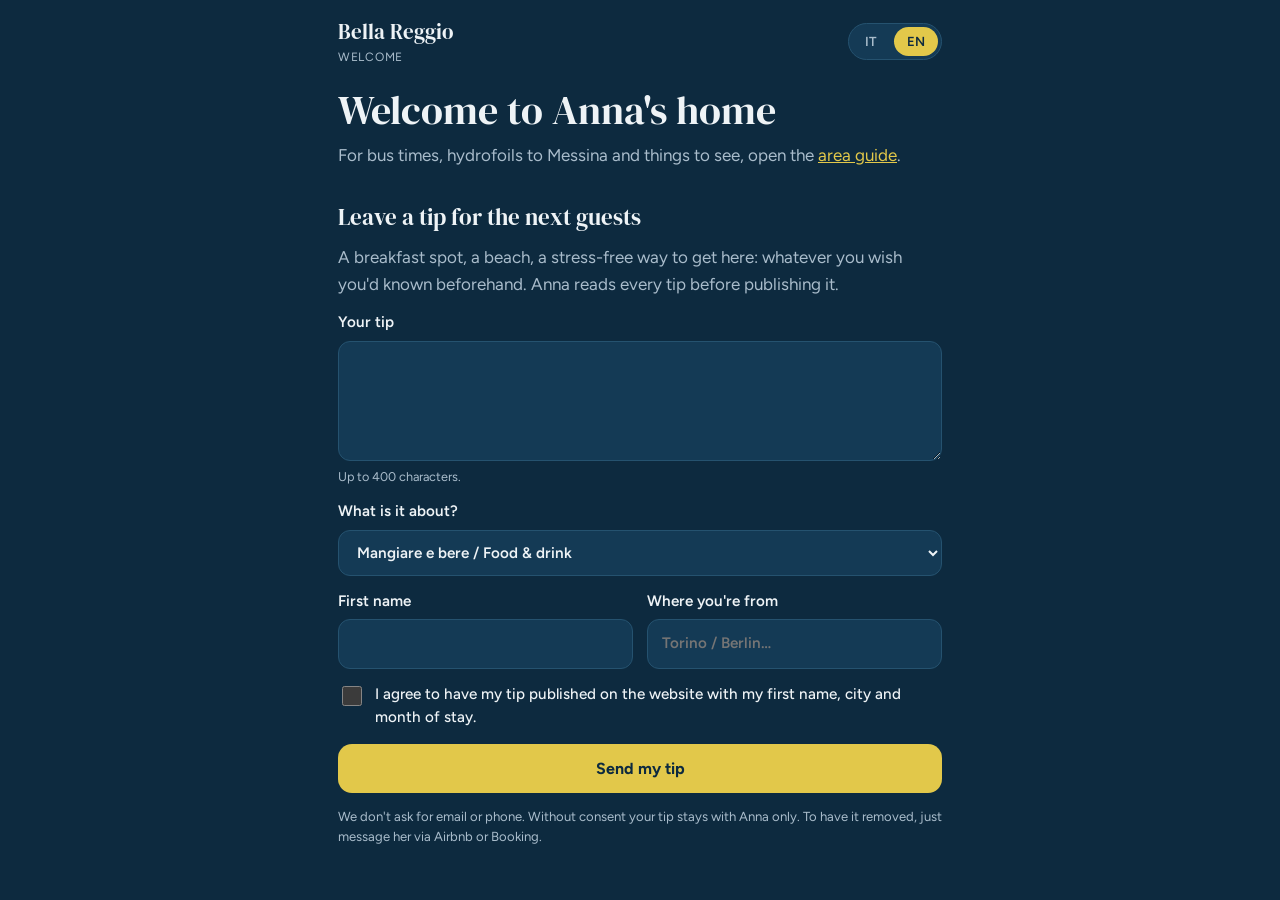
==== benvenuto.html @ b7d6fe11 "Add files via upload" ====
<!DOCTYPE html>
<html lang="it">
<head>
<meta charset="utf-8">
<meta name="viewport" content="width=device-width, initial-scale=1">
<meta name="robots" content="noindex, nofollow">
<title>Benvenuti · Bella Reggio</title>
<link rel="preconnect" href="https://fonts.googleapis.com">
<link rel="preconnect" href="https://fonts.gstatic.com" crossorigin>
<link href="https://fonts.googleapis.com/css2?family=DM+Serif+Display&family=Figtree:wght@400;500;600;700&display=swap" rel="stylesheet">
<style>
:root{--strait:#0d2a3f;--strait-2:#143a55;--foam:#eef3f6;--mist:#a9bccb;--bergamot:#e2c84a;--line:#25526f;
  --display:"DM Serif Display",Georgia,serif;--body:"Figtree",system-ui,-apple-system,"Segoe UI",Roboto,sans-serif;color-scheme:dark}
*{box-sizing:border-box}html,body{margin:0}
body{background:var(--strait);color:var(--foam);font-family:var(--body);font-size:17px;line-height:1.55}
a{color:var(--bergamot)}
:focus-visible{outline:3px solid var(--bergamot);outline-offset:3px;border-radius:6px}
html[lang="it"] [data-l="en"],html[lang="en"] [data-l="it"]{display:none !important}
.page{max-width:640px;margin:0 auto;padding:16px 18px 48px}
.top{display:flex;justify-content:space-between;align-items:center;gap:12px;margin-bottom:22px}
.brand{font-family:var(--display);font-size:1.3rem}
.brand small{display:block;font-family:var(--body);font-size:.75rem;color:var(--mist);letter-spacing:.06em;text-transform:uppercase}
.lang{display:flex;gap:4px;background:var(--strait-2);border:1px solid var(--line);border-radius:999px;padding:3px}
.lang button{font:600 .82rem var(--body);color:var(--mist);background:none;border:0;border-radius:999px;padding:7px 13px;cursor:pointer}
.lang button[aria-pressed="true"]{background:var(--bergamot);color:var(--strait)}
h1{font-family:var(--display);font-weight:400;font-size:clamp(1.9rem,7vw,2.5rem);line-height:1.08;margin:0 0 10px}
h2{font-family:var(--display);font-weight:400;font-size:1.45rem;margin:32px 0 8px}
.lead{color:var(--mist);margin:0}
form{display:grid;gap:14px;margin-top:14px}
label{display:grid;gap:6px;font-weight:600;font-size:.95rem}
label small{font-weight:400;color:var(--mist)}
input,select,textarea{font:inherit;color:var(--foam);background:var(--strait-2);border:1px solid var(--line);border-radius:12px;padding:12px 14px;width:100%}
textarea{min-height:120px;resize:vertical}
.row{display:grid;gap:14px;grid-template-columns:1fr 1fr}
.check{display:flex;gap:10px;align-items:flex-start;font-weight:500}
.check input{width:20px;height:20px;margin-top:3px;flex:none;accent-color:var(--bergamot)}
button.send{font:700 1rem var(--body);color:var(--strait);background:var(--bergamot);border:0;border-radius:14px;padding:15px 18px;cursor:pointer}
.note{color:var(--mist);font-size:.82rem;margin:0}
.hp{position:absolute;left:-9999px}
@media (max-width:420px){.row{grid-template-columns:1fr}}
</style>
</head>
<body>
<div class="page">
  <header class="top">
    <span class="brand">Bella Reggio<small data-l="it">Benvenuti</small><small data-l="en">Welcome</small></span>
    <div class="lang" role="group" aria-label="Lingua / Language">
      <button type="button" id="btn-it" aria-pressed="true">IT</button>
      <button type="button" id="btn-en" aria-pressed="false">EN</button>
    </div>
  </header>

  <h1><span data-l="it">Benvenuti a casa di Anna</span><span data-l="en">Welcome to Anna's home</span></h1>
  <p class="lead">
    <span data-l="it">Per orari dei bus, aliscafi per Messina e cose da vedere, apri la <a href="/#zona">guida alla zona</a>.</span>
    <span data-l="en">For bus times, hydrofoils to Messina and things to see, open the <a href="/#zona">area guide</a>.</span>
  </p>

  <!-- QUI le informazioni per il soggiorno, quando Anna le fornisce (orari, rifiuti, regole, nome rete wifi).
       MAI codice della cassetta, password wifi o numeri di telefono: questa pagina è raggiungibile da chiunque abbia il link. -->

  <h2><span data-l="it">Lascia un consiglio ai prossimi ospiti</span><span data-l="en">Leave a tip for the next guests</span></h2>
  <p class="lead">
    <span data-l="it">Un bar per la colazione, una spiaggia, come arrivare senza stress: tutto quello che avresti voluto sapere prima. Anna legge ogni consiglio prima di pubblicarlo.</span>
    <span data-l="en">A breakfast spot, a beach, a stress-free way to get here: whatever you wish you'd known beforehand. Anna reads every tip before publishing it.</span>
  </p>

  <form name="consigli" method="POST" action="/grazie.html" data-netlify="true" netlify-honeypot="bot-field">
    <input type="hidden" name="form-name" value="consigli">
    <p class="hp"><label>Non compilare / Don't fill: <input name="bot-field" tabindex="-1" autocomplete="off"></label></p>

    <label><span data-l="it">Il tuo consiglio</span><span data-l="en">Your tip</span>
      <textarea name="consiglio" required maxlength="400"></textarea>
      <small><span data-l="it">Massimo 400 caratteri.</span><span data-l="en">Up to 400 characters.</span></small>
    </label>

    <label><span data-l="it">Di cosa parla?</span><span data-l="en">What is it about?</span>
      <select name="tema">
        <option value="mangiare">Mangiare e bere / Food &amp; drink</option>
        <option value="muoversi">Come muoversi / Getting around</option>
        <option value="da-vedere">Da vedere / Things to see</option>
        <option value="mare">Mare e spiagge / Sea &amp; beaches</option>
        <option value="casa">La casa / The house</option>
        <option value="altro">Altro / Other</option>
      </select>
    </label>

    <div class="row">
      <label><span data-l="it">Nome</span><span data-l="en">First name</span>
        <input name="nome" autocomplete="given-name" maxlength="40">
      </label>
      <label><span data-l="it">Da dove vieni</span><span data-l="en">Where you're from</span>
        <input name="citta" maxlength="60" placeholder="Torino / Berlin…">
      </label>
    </div>

    <label class="check">
      <input type="checkbox" name="consenso_pubblicazione" value="si">
      <span><span data-l="it">Acconsento a pubblicare il consiglio sul sito con nome, città e mese del soggiorno.</span><span data-l="en">I agree to have my tip published on the website with my first name, city and month of stay.</span></span>
    </label>

    <button class="send" type="submit"><span data-l="it">Invia il consiglio</span><span data-l="en">Send my tip</span></button>
    <p class="note">
      <span data-l="it">Non chiediamo email né telefono. Senza consenso il consiglio resta solo ad Anna. Per farlo rimuovere basta scriverle tramite Airbnb o Booking.</span>
      <span data-l="en">We don't ask for email or phone. Without consent your tip stays with Anna only. To have it removed, just message her via Airbnb or Booking.</span>
    </p>
  </form>
</div>

<script>
(function(){
  var root=document.documentElement, it=document.getElementById('btn-it'), en=document.getElementById('btn-en');
  function set(l){root.lang=l; it.setAttribute('aria-pressed',String(l==='it')); en.setAttribute('aria-pressed',String(l==='en'));
    try{localStorage.setItem('br-lang',l)}catch(e){}}
  function fromHash(){var h=(location.hash||'').replace('#',''); return (h==='en'||h==='it')?h:null;}
  var saved=null; try{saved=localStorage.getItem('br-lang')}catch(e){}
  set(fromHash() || saved || ((navigator.language||'it').toLowerCase().indexOf('it')===0 ? 'it' : 'en'));
  it.addEventListener('click',function(){set('it')});
  en.addEventListener('click',function(){set('en')});
})();
</script>
</body>
</html>
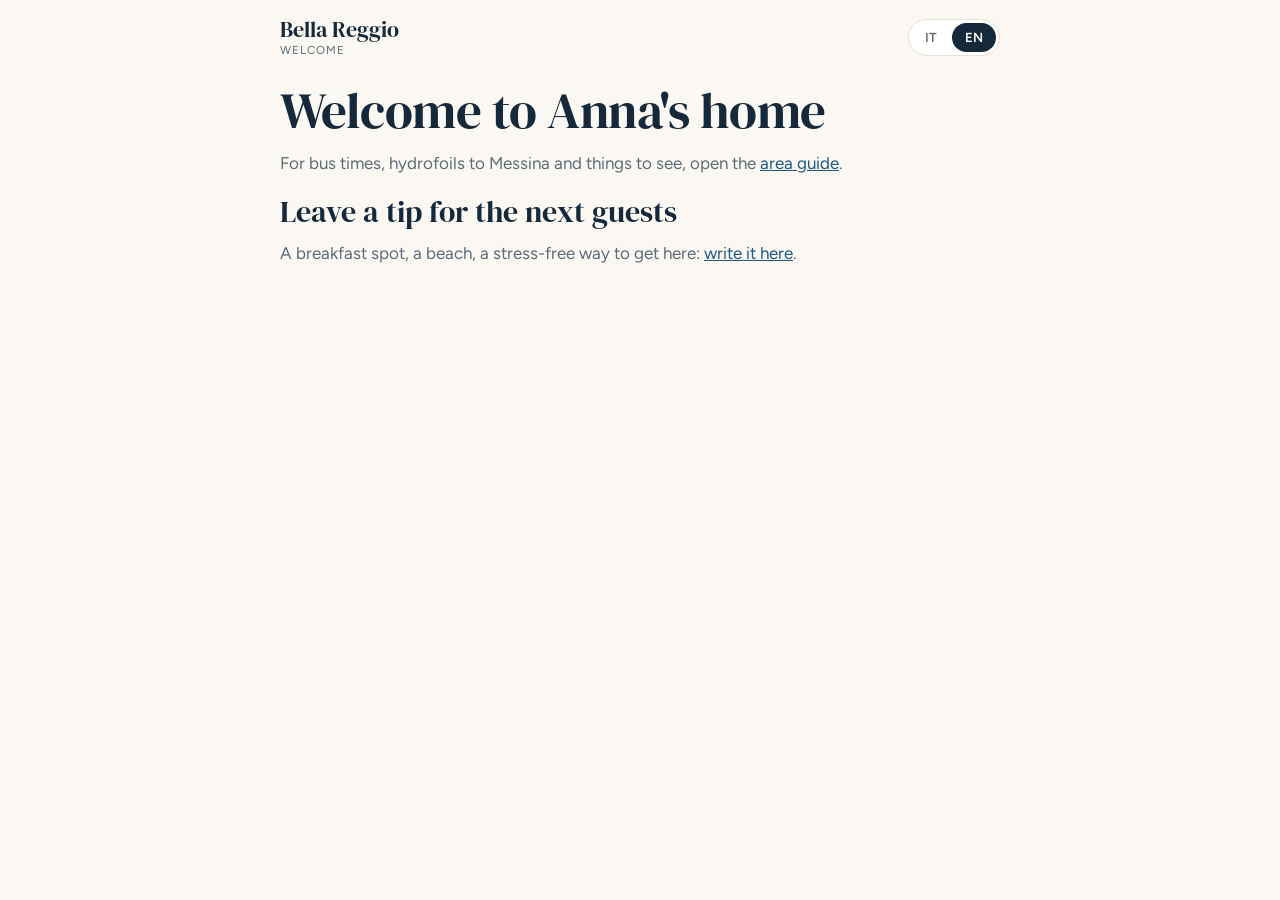
==== commit 32e2c2f2: "Add files via upload" ====
--- a/benvenuto.html
+++ b/benvenuto.html
@@ -8,40 +8,10 @@
 <link rel="preconnect" href="https://fonts.googleapis.com">
 <link rel="preconnect" href="https://fonts.gstatic.com" crossorigin>
 <link href="https://fonts.googleapis.com/css2?family=DM+Serif+Display&family=Figtree:wght@400;500;600;700&display=swap" rel="stylesheet">
-<style>
-:root{--strait:#0d2a3f;--strait-2:#143a55;--foam:#eef3f6;--mist:#a9bccb;--bergamot:#e2c84a;--line:#25526f;
-  --display:"DM Serif Display",Georgia,serif;--body:"Figtree",system-ui,-apple-system,"Segoe UI",Roboto,sans-serif;color-scheme:dark}
-*{box-sizing:border-box}html,body{margin:0}
-body{background:var(--strait);color:var(--foam);font-family:var(--body);font-size:17px;line-height:1.55}
-a{color:var(--bergamot)}
-:focus-visible{outline:3px solid var(--bergamot);outline-offset:3px;border-radius:6px}
-html[lang="it"] [data-l="en"],html[lang="en"] [data-l="it"]{display:none !important}
-.page{max-width:640px;margin:0 auto;padding:16px 18px 48px}
-.top{display:flex;justify-content:space-between;align-items:center;gap:12px;margin-bottom:22px}
-.brand{font-family:var(--display);font-size:1.3rem}
-.brand small{display:block;font-family:var(--body);font-size:.75rem;color:var(--mist);letter-spacing:.06em;text-transform:uppercase}
-.lang{display:flex;gap:4px;background:var(--strait-2);border:1px solid var(--line);border-radius:999px;padding:3px}
-.lang button{font:600 .82rem var(--body);color:var(--mist);background:none;border:0;border-radius:999px;padding:7px 13px;cursor:pointer}
-.lang button[aria-pressed="true"]{background:var(--bergamot);color:var(--strait)}
-h1{font-family:var(--display);font-weight:400;font-size:clamp(1.9rem,7vw,2.5rem);line-height:1.08;margin:0 0 10px}
-h2{font-family:var(--display);font-weight:400;font-size:1.45rem;margin:32px 0 8px}
-.lead{color:var(--mist);margin:0}
-form{display:grid;gap:14px;margin-top:14px}
-label{display:grid;gap:6px;font-weight:600;font-size:.95rem}
-label small{font-weight:400;color:var(--mist)}
-input,select,textarea{font:inherit;color:var(--foam);background:var(--strait-2);border:1px solid var(--line);border-radius:12px;padding:12px 14px;width:100%}
-textarea{min-height:120px;resize:vertical}
-.row{display:grid;gap:14px;grid-template-columns:1fr 1fr}
-.check{display:flex;gap:10px;align-items:flex-start;font-weight:500}
-.check input{width:20px;height:20px;margin-top:3px;flex:none;accent-color:var(--bergamot)}
-button.send{font:700 1rem var(--body);color:var(--strait);background:var(--bergamot);border:0;border-radius:14px;padding:15px 18px;cursor:pointer}
-.note{color:var(--mist);font-size:.82rem;margin:0}
-.hp{position:absolute;left:-9999px}
-@media (max-width:420px){.row{grid-template-columns:1fr}}
-</style>
+<link rel="stylesheet" href="/assets/site.css">
 </head>
 <body>
-<div class="page">
+<div class="page narrow">
   <header class="top">
     <span class="brand">Bella Reggio<small data-l="it">Benvenuti</small><small data-l="en">Welcome</small></span>
     <div class="lang" role="group" aria-label="Lingua / Language">
@@ -60,64 +30,10 @@
        MAI codice della cassetta, password wifi o numeri di telefono: questa pagina è raggiungibile da chiunque abbia il link. -->
 
   <h2><span data-l="it">Lascia un consiglio ai prossimi ospiti</span><span data-l="en">Leave a tip for the next guests</span></h2>
-  <p class="lead">
-    <span data-l="it">Un bar per la colazione, una spiaggia, come arrivare senza stress: tutto quello che avresti voluto sapere prima. Anna legge ogni consiglio prima di pubblicarlo.</span>
-    <span data-l="en">A breakfast spot, a beach, a stress-free way to get here: whatever you wish you'd known beforehand. Anna reads every tip before publishing it.</span>
-  </p>
-
-  <form name="consigli" method="POST" action="/grazie.html" data-netlify="true" netlify-honeypot="bot-field">
-    <input type="hidden" name="form-name" value="consigli">
-    <p class="hp"><label>Non compilare / Don't fill: <input name="bot-field" tabindex="-1" autocomplete="off"></label></p>
-
-    <label><span data-l="it">Il tuo consiglio</span><span data-l="en">Your tip</span>
-      <textarea name="consiglio" required maxlength="400"></textarea>
-      <small><span data-l="it">Massimo 400 caratteri.</span><span data-l="en">Up to 400 characters.</span></small>
-    </label>
-
-    <label><span data-l="it">Di cosa parla?</span><span data-l="en">What is it about?</span>
-      <select name="tema">
-        <option value="mangiare">Mangiare e bere / Food &amp; drink</option>
-        <option value="muoversi">Come muoversi / Getting around</option>
-        <option value="da-vedere">Da vedere / Things to see</option>
-        <option value="mare">Mare e spiagge / Sea &amp; beaches</option>
-        <option value="casa">La casa / The house</option>
-        <option value="altro">Altro / Other</option>
-      </select>
-    </label>
-
-    <div class="row">
-      <label><span data-l="it">Nome</span><span data-l="en">First name</span>
-        <input name="nome" autocomplete="given-name" maxlength="40">
-      </label>
-      <label><span data-l="it">Da dove vieni</span><span data-l="en">Where you're from</span>
-        <input name="citta" maxlength="60" placeholder="Torino / Berlin…">
-      </label>
-    </div>
-
-    <label class="check">
-      <input type="checkbox" name="consenso_pubblicazione" value="si">
-      <span><span data-l="it">Acconsento a pubblicare il consiglio sul sito con nome, città e mese del soggiorno.</span><span data-l="en">I agree to have my tip published on the website with my first name, city and month of stay.</span></span>
-    </label>
-
-    <button class="send" type="submit"><span data-l="it">Invia il consiglio</span><span data-l="en">Send my tip</span></button>
-    <p class="note">
-      <span data-l="it">Non chiediamo email né telefono. Senza consenso il consiglio resta solo ad Anna. Per farlo rimuovere basta scriverle tramite Airbnb o Booking.</span>
-      <span data-l="en">We don't ask for email or phone. Without consent your tip stays with Anna only. To have it removed, just message her via Airbnb or Booking.</span>
-    </p>
-  </form>
+  <p class="lead"><span data-l="it">Un bar per la colazione, una spiaggia, come arrivare senza stress: <a href="/consigli.html#scrivi">scrivilo qui</a>.</span><span data-l="en">A breakfast spot, a beach, a stress-free way to get here: <a href="/consigli.html#scrivi">write it here</a>.</span></p>
 </div>
 
-<script>
-(function(){
-  var root=document.documentElement, it=document.getElementById('btn-it'), en=document.getElementById('btn-en');
-  function set(l){root.lang=l; it.setAttribute('aria-pressed',String(l==='it')); en.setAttribute('aria-pressed',String(l==='en'));
-    try{localStorage.setItem('br-lang',l)}catch(e){}}
-  function fromHash(){var h=(location.hash||'').replace('#',''); return (h==='en'||h==='it')?h:null;}
-  var saved=null; try{saved=localStorage.getItem('br-lang')}catch(e){}
-  set(fromHash() || saved || ((navigator.language||'it').toLowerCase().indexOf('it')===0 ? 'it' : 'en'));
-  it.addEventListener('click',function(){set('it')});
-  en.addEventListener('click',function(){set('en')});
-})();
-</script>
+
+<script src="/assets/site.js"></script>
 </body>
 </html>
--- a/assets/site.css
+++ b/assets/site.css
@@ -0,0 +1,154 @@
+/* Bella Reggio · foglio di stile condiviso da tutte le pagine.
+   Tema chiaro: intonaco caldo, inchiostro blu Stretto, accento mare, tocco di bergamotto.
+   Per una nuova casa/pagina basta collegare questo file e usare le stesse classi. */
+
+:root{
+  --bg:#fbf8f3;          /* intonaco */
+  --surface:#ffffff;
+  --sunk:#f3eee6;
+  --ink:#15293b;         /* blu Stretto */
+  --muted:#5d6c78;
+  --sea:#1c5a85;         /* accento */
+  --sea-ink:#ffffff;
+  --sea-soft:#e7f0f6;
+  --sun:#e9c46a;         /* bergamotto */
+  --sun-soft:#fbf1d6;
+  --line:#e7e0d5;
+  --radius:16px;
+  --shadow:0 1px 2px rgba(21,41,59,.05),0 8px 24px rgba(21,41,59,.06);
+  --display:"DM Serif Display",Georgia,"Times New Roman",serif;
+  --body:"Figtree",system-ui,-apple-system,"Segoe UI",Roboto,sans-serif;
+  color-scheme:light;
+}
+*{box-sizing:border-box}
+html,body{margin:0}
+body{background:var(--bg);color:var(--ink);font-family:var(--body);font-size:17px;line-height:1.6;-webkit-font-smoothing:antialiased}
+a{color:var(--sea)}
+img,video,iframe{max-width:100%}
+:focus-visible{outline:3px solid var(--sea);outline-offset:3px;border-radius:6px}
+html[lang="it"] [data-l="en"],html[lang="en"] [data-l="it"]{display:none !important}
+
+/* struttura */
+.page{max-width:1080px;margin:0 auto;padding:18px 20px 56px}
+.page.narrow{max-width:760px}
+.top{display:flex;justify-content:space-between;align-items:center;gap:12px;margin-bottom:28px}
+.brand{font-family:var(--display);font-size:1.35rem;color:var(--ink);text-decoration:none;line-height:1.1}
+.brand small{display:block;font-family:var(--body);font-size:.72rem;color:var(--muted);letter-spacing:.08em;text-transform:uppercase;margin-top:2px}
+.lang{display:flex;gap:2px;background:var(--surface);border:1px solid var(--line);border-radius:999px;padding:3px}
+.lang button{font:600 .82rem var(--body);color:var(--muted);background:none;border:0;border-radius:999px;padding:7px 13px;cursor:pointer}
+.lang button[aria-pressed="true"]{background:var(--ink);color:#fff}
+
+h1{font-family:var(--display);font-weight:400;font-size:clamp(2.1rem,7.5vw,3.2rem);line-height:1.05;margin:0 0 12px;letter-spacing:-.01em;text-wrap:balance}
+h2{font-family:var(--display);font-weight:400;font-size:clamp(1.5rem,4.5vw,1.9rem);line-height:1.15;margin:0 0 10px}
+h3{font-family:var(--display);font-weight:400;font-size:1.2rem;margin:0 0 6px}
+.lead,.intro{color:var(--muted);margin:0 0 18px;max-width:60ch}
+section{margin-top:56px}
+.layout>section:first-of-type{margin-top:0}
+
+/* home: video + testo */
+.layout{display:grid;gap:28px}
+.layout section{margin-top:0}
+.hero h1{margin-bottom:12px}
+.hero p{color:var(--muted);margin:0;max-width:46ch}
+.badges{display:flex;flex-wrap:wrap;gap:8px;margin-top:16px}
+.badge{display:inline-flex;align-items:baseline;gap:7px;padding:7px 14px;border-radius:999px;background:var(--sea-soft);color:var(--sea);font-weight:600;font-size:.92rem}
+.badge b{font-family:var(--display);font-weight:400;font-size:1.3rem;font-variant-numeric:tabular-nums}
+.video{border-radius:20px;overflow:hidden;background:#000;aspect-ratio:9/16;width:100%;max-width:400px;max-height:72vh;margin:0 auto;box-shadow:var(--shadow)}
+.video video{width:100%;height:100%;object-fit:cover;display:block}
+
+/* pulsanti */
+.book{display:grid;gap:10px}
+.btn{display:flex;justify-content:space-between;align-items:center;gap:12px;text-decoration:none;font-weight:700;color:var(--ink);padding:15px 18px;border-radius:14px;border:1px solid var(--line);background:var(--surface);box-shadow:var(--shadow);transition:transform .15s ease}
+.btn:hover{transform:translateY(-1px)}
+.btn.primary{background:var(--sea);color:var(--sea-ink);border-color:var(--sea)}
+.btn small{font-weight:600;opacity:.8;font-variant-numeric:tabular-nums;white-space:nowrap}
+.btn-row{display:flex;flex-wrap:wrap;gap:10px;margin-top:16px}
+.btn-row .btn{display:inline-flex}
+
+/* schede e griglie */
+.facts{list-style:none;margin:0;padding:0;display:grid;grid-template-columns:1fr 1fr;gap:10px}
+.facts li,.card,.tip,.post{background:var(--surface);border:1px solid var(--line);border-radius:var(--radius);box-shadow:var(--shadow)}
+.facts li{display:grid;gap:2px;align-content:start;padding:14px 15px}
+.facts strong{font-size:1rem;line-height:1.3}
+.facts span{color:var(--muted);font-size:.88rem;line-height:1.35}
+
+.quotes{display:grid;gap:10px}
+blockquote{margin:0;padding:16px 18px;background:var(--sun-soft);border-radius:var(--radius)}
+blockquote p{margin:0;font-family:var(--display);font-size:1.15rem;line-height:1.4}
+blockquote cite{display:block;margin-top:8px;font-style:normal;color:var(--muted);font-size:.85rem}
+
+.where p{margin:0 0 8px;color:var(--muted)}
+.where .addr{color:var(--ink);font-weight:600}
+.where a{font-weight:700}
+
+/* la zona */
+.map{position:relative;border-radius:var(--radius);overflow:hidden;border:1px solid var(--line);aspect-ratio:16/10;background:var(--sea-soft) center/cover;margin-bottom:14px}
+.map iframe{position:absolute;inset:0;width:100%;height:100%;border:0}
+.map .load{position:absolute;inset:0;display:grid;place-items:center;gap:8px;align-content:center;border:0;background:linear-gradient(135deg,#e7f0f6,#f6efe2);color:var(--sea);font:700 1rem var(--body);cursor:pointer}
+.map .load small{font-weight:500;color:var(--muted);font-size:.8rem}
+.go{display:grid;gap:12px;grid-template-columns:1fr}
+.card{padding:16px 18px}
+.card p{margin:0 0 8px;color:var(--muted);font-size:.95rem}
+.card p b{color:var(--ink);font-weight:600}
+.links{display:flex;flex-wrap:wrap;gap:8px;margin-top:8px}
+.links a{font-size:.85rem;font-weight:700;text-decoration:none;padding:7px 12px;border-radius:999px;background:var(--sea-soft);color:var(--sea)}
+.note{color:var(--muted);font-size:.82rem;margin:12px 0 0}
+
+/* consigli */
+.tips{display:grid;gap:12px;grid-template-columns:1fr}
+.tip{margin:0;padding:16px 18px;display:grid;gap:8px;align-content:start}
+.tip p,.post p{margin:0}
+.tip cite{font-style:normal;color:var(--muted);font-size:.82rem}
+.k{font-size:.72rem;font-weight:700;letter-spacing:.09em;text-transform:uppercase;color:var(--sea)}
+.guest,.tip.new{border-left:4px solid var(--sun)}
+.who{display:flex;align-items:center;gap:10px;color:var(--muted);font-size:.85rem;font-style:normal}
+.av{width:30px;height:30px;border-radius:50%;background:var(--sun);color:var(--ink);display:grid;place-items:center;font-weight:700;font-size:.85rem;flex:none}
+
+/* blog */
+.chips{display:flex;flex-wrap:wrap;gap:8px;margin:4px 0 18px}
+.chip{font:600 .85rem var(--body);color:var(--ink);background:var(--surface);border:1px solid var(--line);border-radius:999px;padding:8px 14px;cursor:pointer}
+.chip[aria-pressed="true"]{background:var(--ink);color:#fff;border-color:var(--ink)}
+.feed{display:grid;gap:12px}
+.post{padding:18px 20px;display:grid;gap:10px}
+.post[hidden]{display:none}
+.post p{font-size:1.05rem}
+.empty{color:var(--muted);font-size:.9rem}
+
+/* moduli */
+form{display:grid;gap:14px;margin-top:14px;background:var(--surface);border:1px solid var(--line);border-radius:20px;padding:20px;box-shadow:var(--shadow)}
+label{display:grid;gap:6px;font-weight:600;font-size:.95rem}
+label small{font-weight:400;color:var(--muted)}
+input,select,textarea{font:inherit;color:var(--ink);background:var(--bg);border:1px solid var(--line);border-radius:12px;padding:12px 14px;width:100%}
+input:focus,select:focus,textarea:focus{outline:none;border-color:var(--sea);box-shadow:0 0 0 3px var(--sea-soft)}
+textarea{min-height:120px;resize:vertical}
+.row{display:grid;gap:14px;grid-template-columns:1fr 1fr}
+.check{display:flex;gap:10px;align-items:flex-start;font-weight:500}
+.check input{width:20px;height:20px;margin-top:3px;flex:none;accent-color:var(--sea)}
+button.send{font:700 1rem var(--body);color:var(--sea-ink);background:var(--sea);border:0;border-radius:14px;padding:15px 18px;cursor:pointer}
+button.send:disabled{opacity:.6}
+.ok{background:var(--sun-soft);border-radius:20px;padding:20px;margin-top:14px}
+.ok strong{font-family:var(--display);font-weight:400;font-size:1.4rem;display:block}
+.hp{position:absolute;left:-9999px}
+.back{display:inline-block;margin-top:40px;font-weight:700;text-decoration:none}
+
+footer.site{color:var(--muted);font-size:.85rem;border-top:1px solid var(--line);padding-top:18px;margin-top:48px}
+
+/* barra di prenotazione fissa sul telefono */
+body.has-bar{padding-bottom:88px}
+.bar{position:fixed;left:0;right:0;bottom:0;z-index:5;display:grid;grid-template-columns:1fr 1fr;gap:8px;padding:10px 12px calc(10px + env(safe-area-inset-bottom));background:rgba(251,248,243,.94);backdrop-filter:blur(10px);border-top:1px solid var(--line)}
+.bar a{text-align:center;text-decoration:none;font-weight:700;font-size:.95rem;padding:13px 8px;border-radius:12px;border:1px solid var(--line);background:var(--surface);color:var(--ink)}
+.bar a.primary{background:var(--sea);color:#fff;border-color:var(--sea)}
+
+@media (min-width:860px){
+  body.has-bar{padding-bottom:0}
+  .bar{display:none}
+  .layout{grid-template-columns:400px 1fr;column-gap:56px;align-items:start}
+  .video{position:sticky;top:20px;grid-row:span 5;max-height:none}
+  .facts{grid-template-columns:repeat(3,1fr)}
+  .go{grid-template-columns:1fr 1fr}
+  .tips{grid-template-columns:repeat(3,1fr)}
+  .map{aspect-ratio:auto;height:380px}
+}
+@media (max-width:420px){.row{grid-template-columns:1fr}}
+@media (max-width:370px){.facts{grid-template-columns:1fr}}
+@media (prefers-reduced-motion:reduce){.btn{transition:none}}
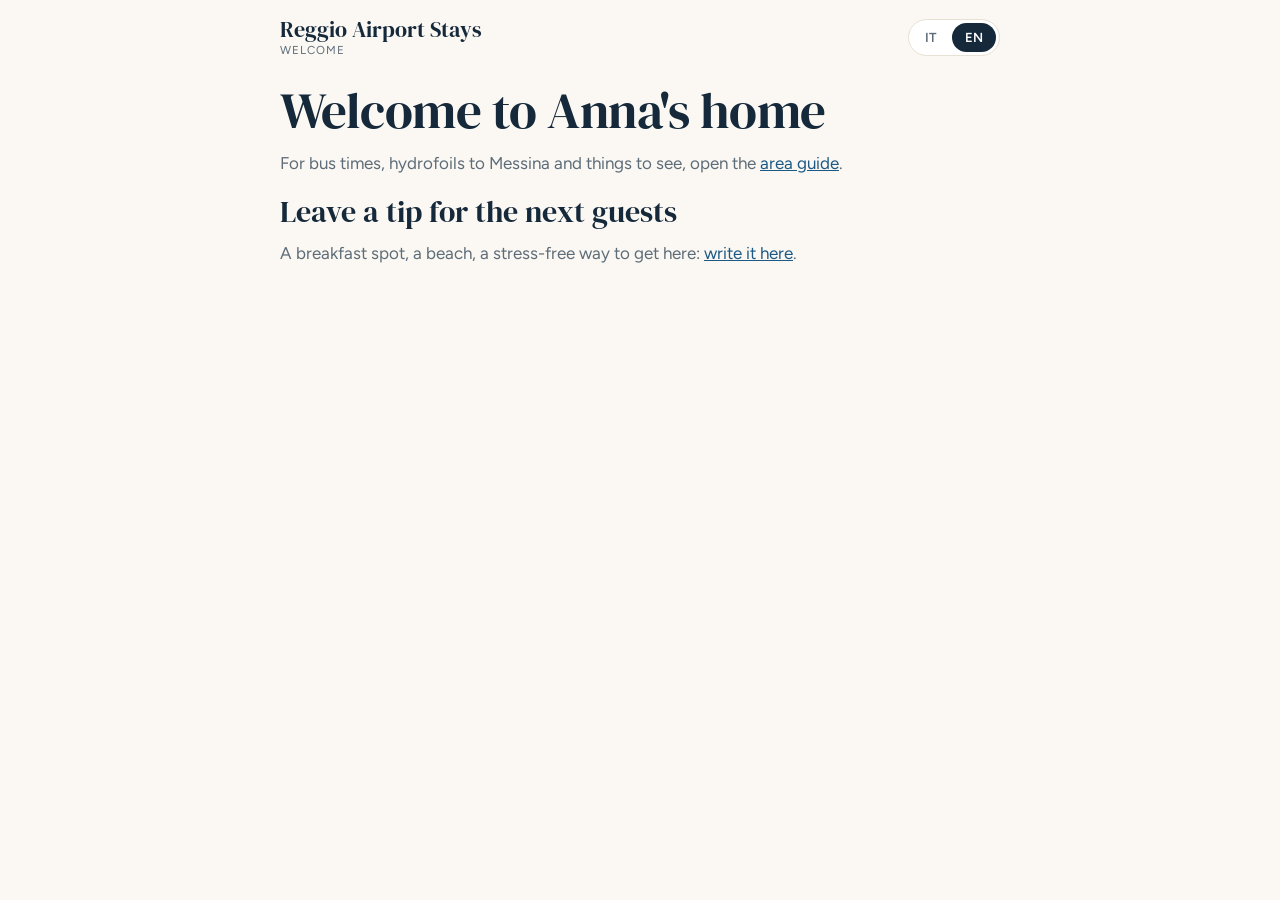
==== commit 5e7efd78: "Reggio Airport Stays: home con le due case" ====
--- a/benvenuto.html
+++ b/benvenuto.html
@@ -4,7 +4,7 @@
 <meta charset="utf-8">
 <meta name="viewport" content="width=device-width, initial-scale=1">
 <meta name="robots" content="noindex, nofollow">
-<title>Benvenuti · Bella Reggio</title>
+<title>Benvenuti · Reggio Airport Stays</title>
 <link rel="preconnect" href="https://fonts.googleapis.com">
 <link rel="preconnect" href="https://fonts.gstatic.com" crossorigin>
 <link href="https://fonts.googleapis.com/css2?family=DM+Serif+Display&family=Figtree:wght@400;500;600;700&display=swap" rel="stylesheet">
@@ -13,7 +13,7 @@
 <body>
 <div class="page narrow">
   <header class="top">
-    <span class="brand">Bella Reggio<small data-l="it">Benvenuti</small><small data-l="en">Welcome</small></span>
+    <a class="brand" href="/">Reggio Airport Stays<small data-l="it">Benvenuti</small><small data-l="en">Welcome</small></a>
     <div class="lang" role="group" aria-label="Lingua / Language">
       <button type="button" id="btn-it" aria-pressed="true">IT</button>
       <button type="button" id="btn-en" aria-pressed="false">EN</button>
@@ -22,15 +22,15 @@
 
   <h1><span data-l="it">Benvenuti a casa di Anna</span><span data-l="en">Welcome to Anna's home</span></h1>
   <p class="lead">
-    <span data-l="it">Per orari dei bus, aliscafi per Messina e cose da vedere, apri la <a href="/#zona">guida alla zona</a>.</span>
-    <span data-l="en">For bus times, hydrofoils to Messina and things to see, open the <a href="/#zona">area guide</a>.</span>
+    <span data-l="it">Per orari dei bus, aliscafi per Messina e cose da vedere, apri la <a href="/bella-reggio#zona">guida alla zona</a>.</span>
+    <span data-l="en">For bus times, hydrofoils to Messina and things to see, open the <a href="/bella-reggio#zona">area guide</a>.</span>
   </p>
 
   <!-- QUI le informazioni per il soggiorno, quando Anna le fornisce (orari, rifiuti, regole, nome rete wifi).
        MAI codice della cassetta, password wifi o numeri di telefono: questa pagina è raggiungibile da chiunque abbia il link. -->
 
   <h2><span data-l="it">Lascia un consiglio ai prossimi ospiti</span><span data-l="en">Leave a tip for the next guests</span></h2>
-  <p class="lead"><span data-l="it">Un bar per la colazione, una spiaggia, come arrivare senza stress: <a href="/consigli.html#scrivi">scrivilo qui</a>.</span><span data-l="en">A breakfast spot, a beach, a stress-free way to get here: <a href="/consigli.html#scrivi">write it here</a>.</span></p>
+  <p class="lead"><span data-l="it">Un bar per la colazione, una spiaggia, come arrivare senza stress: <a href="/consigli#scrivi">scrivilo qui</a>.</span><span data-l="en">A breakfast spot, a beach, a stress-free way to get here: <a href="/consigli#scrivi">write it here</a>.</span></p>
 </div>
 
 
--- a/assets/site.css
+++ b/assets/site.css
@@ -152,3 +152,25 @@
 @media (max-width:420px){.row{grid-template-columns:1fr}}
 @media (max-width:370px){.facts{grid-template-columns:1fr}}
 @media (prefers-reduced-motion:reduce){.btn{transition:none}}
+
+/* rimando all'altra casa */
+.sister{margin-top:14px !important;padding:12px 14px;border-radius:14px;background:var(--sun-soft);color:var(--ink) !important;font-size:.92rem}
+.sister a{font-weight:700}
+
+/* home con le case */
+.home-hero{margin-top:8px}
+.home-hero h1{max-width:18ch}
+.homes{display:grid;gap:16px;grid-template-columns:1fr;margin-top:32px}
+.home-card{display:grid;grid-template-columns:120px 1fr;gap:16px;align-items:center;text-decoration:none;color:var(--ink);background:var(--surface);border:1px solid var(--line);border-radius:20px;padding:12px;box-shadow:var(--shadow);transition:transform .15s ease}
+.home-card:hover{transform:translateY(-2px)}
+.home-card img{width:120px;height:170px;object-fit:cover;border-radius:14px;display:block}
+.home-card h2{margin:0 0 4px}
+.home-card p{margin:0 0 6px;color:var(--muted);font-size:.93rem}
+.home-card .rates{color:var(--ink);font-weight:600;font-size:.88rem}
+.go-link{font-weight:700;color:var(--sea)}
+@media (min-width:860px){
+  .homes{grid-template-columns:1fr 1fr}
+  .home-card{grid-template-columns:1fr;padding:0;overflow:hidden;align-items:stretch}
+  .home-card img{width:100%;height:340px;border-radius:0}
+  .home-body{padding:16px 20px 20px}
+}
